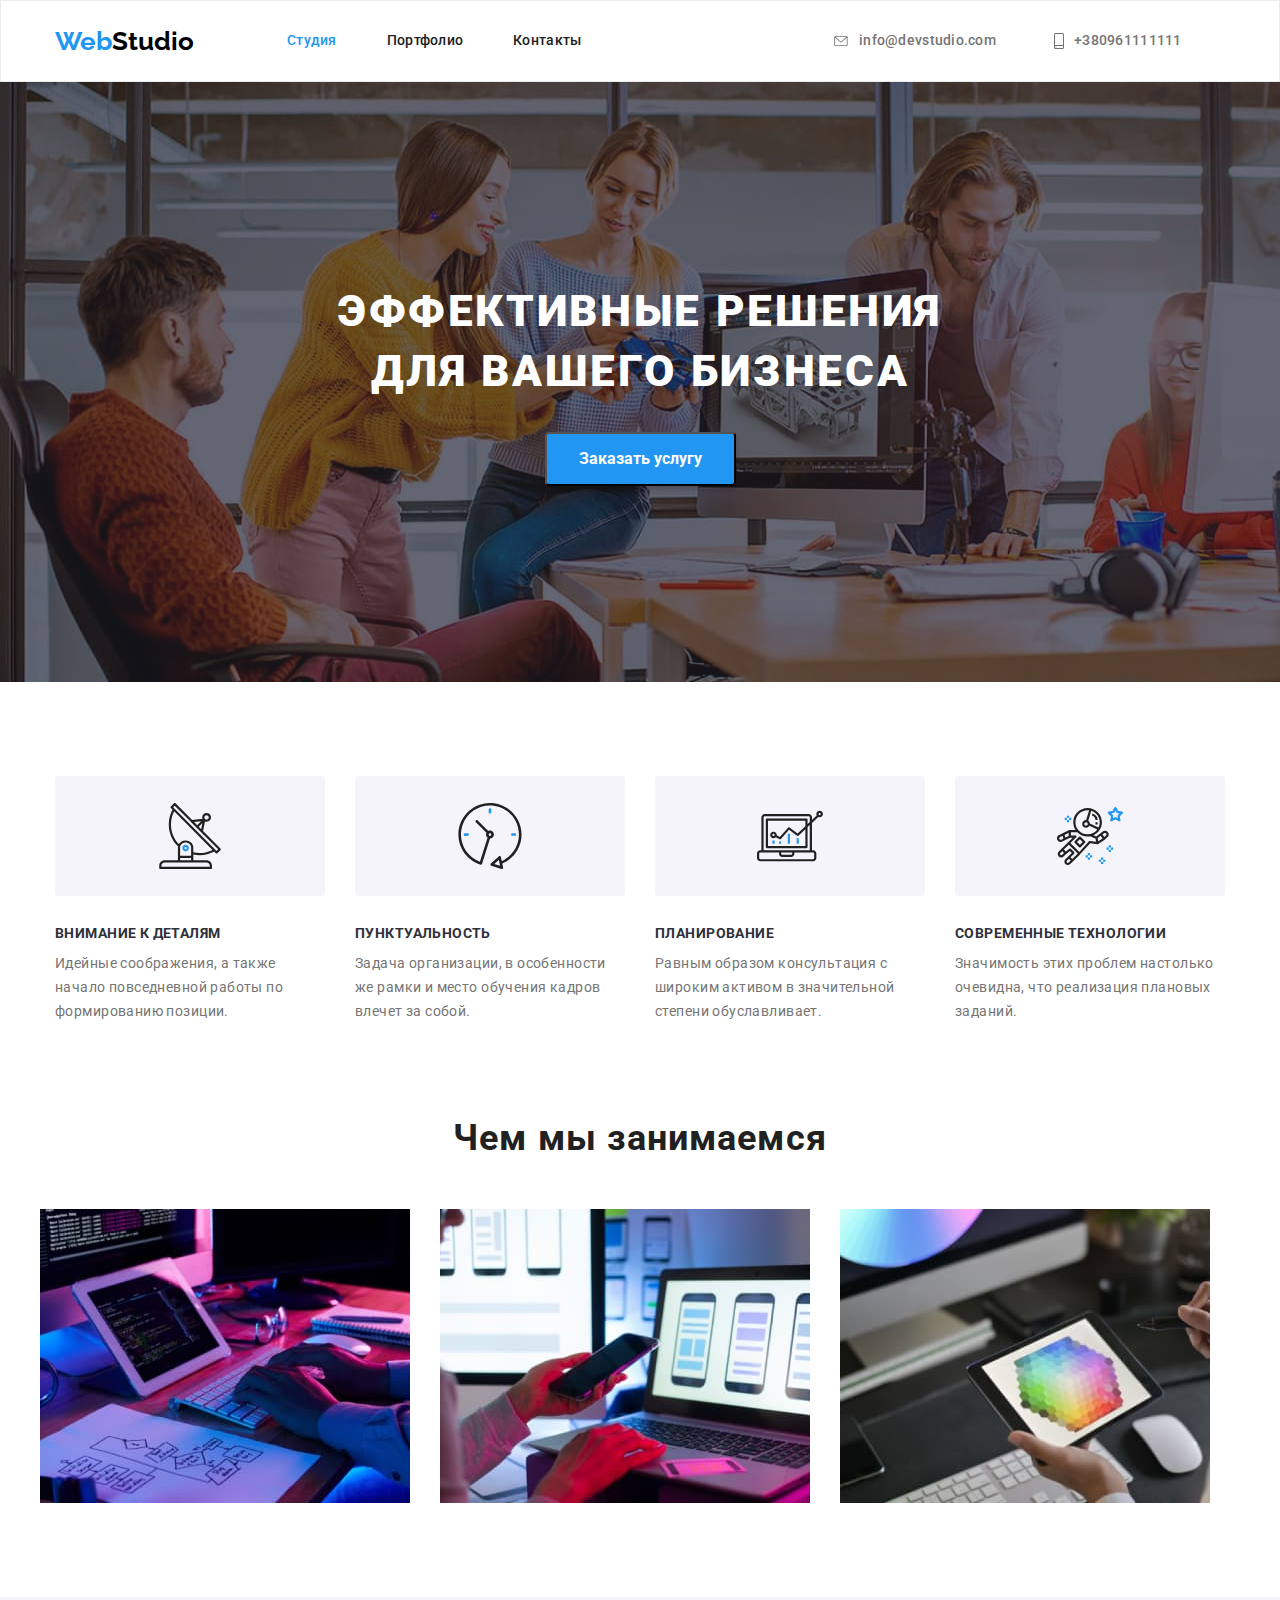
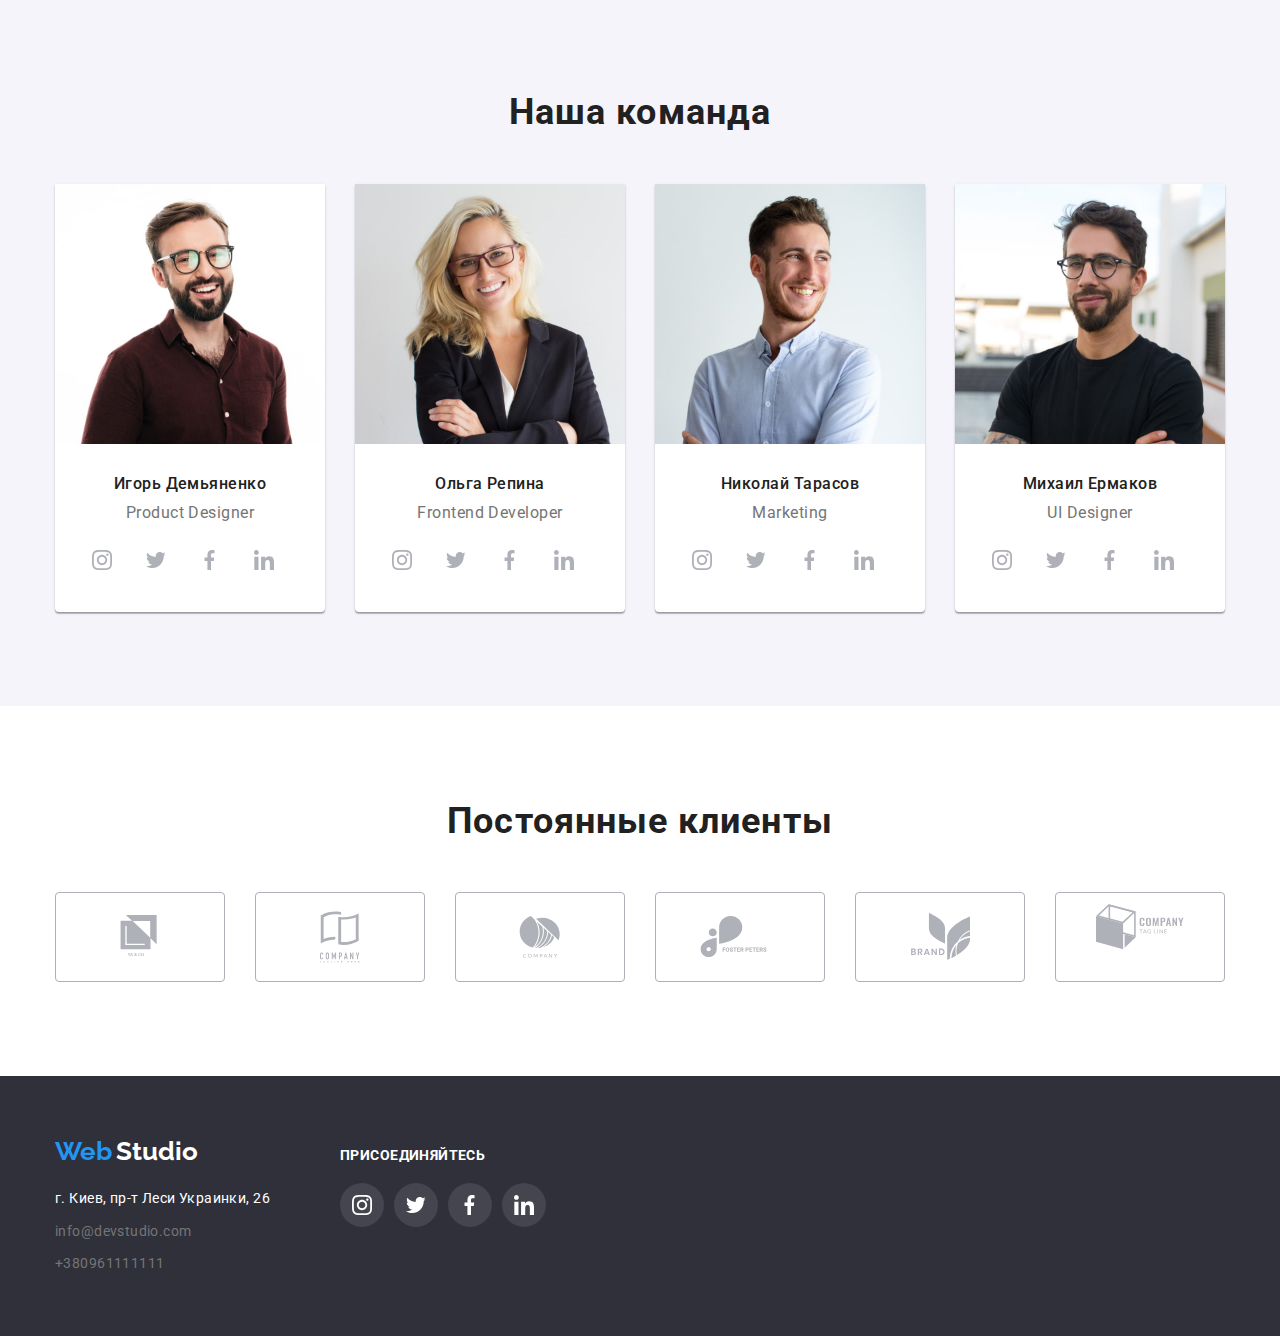
==== index.html @ abc70267 "creation" ====
<!DOCTYPE html>
<html lang="en">
  <head>
    <meta charset="UTF-8" />
    <meta name="viewport" content="width=device-width, initial-scale=1.0" />
    <title>Document</title>
    <link rel="stylesheet" href="./css/reset.css" />
    <link rel="stylesheet" href="./css/styles.css" />
    <link rel="preconnect" href="https://fonts.gstatic.com">
<link href="https://fonts.googleapis.com/css2?family=Raleway:wght@700&family=Roboto:wght@400;500;700;900&display=swap" rel="stylesheet">
  </head>
  <body>
    <header class="main-menu">
      <div class="container">
      <nav class="navbar">
        <a class="logo" href="./index.html"> <span class="logo-web">Web</span> <span class="logo-studio">Studio</span></a> 
        <ul class="menu-list">
          <li class="menu-item"> <a class="link current" href="./index.html">Студия</a> </li>
          <li class="menu-item"> <a class="link" href="./html/portfolio.html"> Портфолио</a> </li>
          <li class="menu-item"> <a class="link" href="">Контакты</a> </li>
        </ul>
      </nav>
        <ul class="tel-mail-title"> 
            <li class="menu-item-contacts"> <a class="link-header" href="mailto:info@devstudio.com"> <svg class="mail"> 
            <use href="./svg/symbol-defs.svg#icon-envelope-hover-1-1" width="16" height="10"> </use>
            </svg> info@devstudio.com </a></li>
             <li class="menu-item-contacts"> <a class ="link-header" href="tel:+380961111111"> <svg class="telephone"> 
            <use href="./svg/symbol-defs.svg#icon-smartphone" width="10" height="16"> </use>
            </svg> +380961111111 </a></li>
        </ul>
      </div>
    </header>
    <main>
      <section class="hero">
        <h1 class="title-hero">Эффективные решения  <br> для вашего бизнеса</h1>
        <button type="button" class="button"> Заказать услугу</button>
      </section>
      <section class="advantages">
        <ul class="advantages-list">
          <li class="advantages-item">
            <div class="advantages-pictures"> 
              <svg class="advantages-icons">
              <use href="./svg/symbol-defs.svg#icon-antenna-1-1" width="66" height="70"> </use>
              </svg></div>
            <h3 class="advantages-header">Внимание к деталям</h3>
            <p>
              Идейные соображения, а также начало повседневной работы по
              формированию позиции.
            </p>
          </li>
          <li class="advantages-item">
            <div class="advantages-pictures"> 
              <svg class="advantages-icons">
              <use href="./svg/symbol-defs.svg#icon-clock-1-1" width="66" height="70"> </use>
              </svg></div>
            <h3 class="advantages-header">Пунктуальность</h3>
            <p>
              Задача организации, в особенности же рамки и место обучения кадров
              влечет за собой.
            </p>
          </li>
          <li class="advantages-item">
            <div class="advantages-pictures"> 
              <svg class="advantages-icons">
              <use href="./svg/symbol-defs.svg#icon-diagram-1-1" width="66" height="70"> </use>
              </svg></div>
            <h3 class="advantages-header">Планирование</h3>
            <p>
              Равным образом консультация с широким активом в значительной
              степени обуславливает.
            </p>
          </li>
          <li class="advantages-item">
            <div class="advantages-pictures"> 
              <svg class="advantages-icons">
              <use href="./svg/symbol-defs.svg#icon-astronaut-1-1" width="66" height="70"> </use>
              </svg></div>
            <h3 class="advantages-header">Современные технологии</h3>
            <p>
              Значимость этих проблем настолько очевидна, что реализация
              плановых заданий.
            </p>
          </li>
        </ul>
      </section>
      <section class="specialization">
        <h2 class="specialization-header">Чем мы занимаемся</h2>
        <ul class="specialization-list">
          <li class="specialization-item"><img src="./img/computer.jpg" alt="computer" width="370" /></li>
          <li class="specialization-item"><img src="./img/phone.jpg" alt="phone" width="370" /></li>
          <li class="specialization-item"><img src="./img/tablet.jpg" alt="tablet" width="370" /></li>
        </ul>
      </section>
      <section class="our-team">
        <h3 class="our-team-header">Наша команда</h3>
        <ul class="team-list">
          <li class="our-team-item">
            <div class="thumb">
            <img src="./img/team1.jpg" alt="man" width="270" />
            <div class="name-container">
            <h3 class="name">Игорь Демьяненко</h3>
            <p class="profession">Product Designer</p>
            <ul class="our-team-list">
              <li class="our-team-link-list"> 
              <a class="our-team-link" href="">
                <svg class="our-team-icon">
                <use href="./svg/symbol-defs.svg#icon-instagram-2-1" width="20" height="20"> </use>
                </svg>
              </a>  
              </li> 
              <li class="our-team-link-list">
                <a class="our-team-link" href="">
                <svg class="our-team-icon">
                <use href="./svg/symbol-defs.svg#icon-Vector-1-1" width="20" height="20"> </use>
                </svg>
              </a>
              </li> 
              <li class="our-team-link-list">
                <a class="our-team-link" href="">
                <svg class="our-team-icon">
                <use href="./svg/symbol-defs.svg#icon-Vector-2-1" width="20" height="20"> </use>
                </svg>
              </a>
              </li>  
              <li class="our-team-link-list">
                <a class="our-team-link" href="">
                <svg class="our-team-icon">
                <use href="./svg/symbol-defs.svg#icon-linkedin-1-1" width="20" height="20"> </use>
                </svg>
              </a>
              </li>  
            </ul>
            </div>
            </div>
          </li>
          <li class="our-team-item">
            <div class="thumb">
            <img src="./img/team_2.jpg" alt="woman" width="270" />
            <div class="name-container">
            <h3 class="name">Ольга Репина</h3>
            <p class="profession">Frontend Developer</p>
            <ul class="our-team-list">
              <li class="our-team-link-list"> 
              <a class="our-team-link" href="">
                <svg class="our-team-icon">
                <use href="./svg/symbol-defs.svg#icon-instagram-2-1" width="20" height="20"> </use>
                </svg>
              </a>  
              </li> 
              <li class="our-team-link-list">
                <a class="our-team-link" href="">
                <svg class="our-team-icon">
                <use href="./svg/symbol-defs.svg#icon-Vector-1-1" width="20" height="20" > </use>
                </svg>
              </a>
              </li> 
              <li class="our-team-link-list">
                <a class="our-team-link" href="">
                <svg class="our-team-icon">
                <use href="./svg/symbol-defs.svg#icon-Vector-2-1" width="20" height="20"> </use>
                </svg>
              </a>
              </li>  
              <li class="our-team-link-list">
                <a class="our-team-link" href="">
                <svg class="our-team-icon">
                <use href="./svg/symbol-defs.svg#icon-linkedin-1-1" width="20" height="20"> </use>
                </svg>
              </a>
              </li>  
            </ul>
            </div>
            </div>
          </li>
          <li class="our-team-item">
            <div class="thumb">
            <img src="./img/team3.jpg" alt="man" width="270" />
            <div class="name-container">
            <h3 class="name">Николай Тарасов</h3>
            <p class="profession">Marketing</p>
            <ul class="our-team-list">
              <li class="our-team-link-list"> 
              <a class="our-team-link" href="">
                <svg class="our-team-icon">
                <use href="./svg/symbol-defs.svg#icon-instagram-2-1" width="20" height="20"> </use>
                </svg>
              </a>  
              </li> 
              <li class="our-team-link-list">
                <a class="our-team-link" href="">
                <svg class="our-team-icon">
                <use href="./svg/symbol-defs.svg#icon-Vector-1-1" width="20" height="20"> </use>
                </svg>
              </a>
              </li> 
              <li class="our-team-link-list">
                <a class="our-team-link" href="">
                <svg class="our-team-icon">
                <use href="./svg/symbol-defs.svg#icon-Vector-2-1" width="20" height="20"> </use>
                </svg>
              </a>
              </li>  
              <li class="our-team-link-list">
                <a class="our-team-link" href="">
                <svg class="our-team-icon">
                <use href="./svg/symbol-defs.svg#icon-linkedin-1-1" width="20" height="20"> </use>
                </svg>
              </a>
              </li>  
            </ul>
            </div>
          </div>
          </li>
          <li class="our-team-item">
            <div class="thumb">
            <img src="./img/team4.jpg" alt="man" width="270" />
            <div class="name-container">
            <h3 class="name">Михаил Ермаков</h3>
            <p class="profession">UI Designer</p>
            <ul class="our-team-list">
              <li class="our-team-link-list"> 
              <a class="our-team-link" href="">
                <svg class="our-team-icon">
                <use href="./svg/symbol-defs.svg#icon-instagram-2-1" width="20" height="20"> </use>
                </svg>
              </a>  
              </li> 
              <li class="our-team-link-list">
                <a class="our-team-link" href="">
                <svg class="our-team-icon">
                <use href="./svg/symbol-defs.svg#icon-Vector-1-1" width="20" height="20"> </use>
                </svg>
              </a>
              </li> 
              <li class="our-team-link-list">
                <a class="our-team-link" href="">
                <svg class="our-team-icon">
                <use href="./svg/symbol-defs.svg#icon-Vector-2-1" width="20" height="20"> </use>
                </svg>
              </a>
              </li>  
              <li class="our-team-link-list">
                <a class="our-team-link" href="">
                <svg class="our-team-icon">
                <use href="./svg/symbol-defs.svg#icon-linkedin-1-1" width="20" height="20"> </use>
                </svg>
              </a>
              </li>  
            </ul>
            </div>
          </div>
          </li>
        </ul>
        </section>
        <section class="clients">
         <h3 class="clients-header">Постоянные клиенты</h3> 
        <ul class="clients-list">
        <li class="clients-item"> <a class="clients-link" href=""> <svg class="clients-icon-a current"> <use href="./svg/symbol-defs.svg#icon-logo-1-1" width="45" height="44"> </use>
        </svg> </a> </li>
        <li class="clients-item"> <a class="clients-link" href=""> <svg class="clients-icon-b current"> <use href="./svg/symbol-defs.svg#icon-logo-2-1" width="40" height="52"> </use>
        </svg> </a> </li>
        <li class="clients-item"> <a class="clients-link" href=""> <svg class="clients-icon-c current"> <use href="./svg/symbol-defs.svg#icon-logo-3-1" width="42" height="42"> </use>
        </svg> </a> </li>
        <li class="clients-item"> <a class="clients-link" href=""> <svg class="clients-icon-d current"> <use href="./svg/symbol-defs.svg#icon-logo-4-1" width="80" height="42"> </use>
        </svg> </a> </li>
        <li class="clients-item"> <a class="clients-link" href=""> <svg class="clients-icon-e current"> <use href="./svg/symbol-defs.svg#icon-logo-5-1" width="59" height="47"> </use>
        </svg> </a> </li>
        <li class="clients-item"> <a class="clients-link" href=""> <svg class="clients-icon-f current"> <use href="./svg/symbol-defs.svg#icon-logo-6-1" width="88" height="46"> </use>
        </svg> </a> </li>
        </ul>  
        </section>
    </main>
    <footer class="contact-information">
      <div class="contact-information-container">
      <div>
      <a class="link-logo" href="./index.html"> <span class="logo-web">Web</span> <span class="logo-studio-white">Studio</span></a>
      <address class="company-address">г. Киев, пр-т Леси Украинки, 26</address>
      <ul>
        <li class="contact-information-item"><a class="tel-mail" href="mailto:info@devstudio.com">info@devstudio.com</a></li>
        <li class="contact-information-item"><a class="tel-mail" href="tel:+380961111111">+380961111111</a></li>
      </ul>
      </div>
      <div class="container-icons">
      <p>Присоединяйтесь</p>
      <ul class="contact-list-icons">
          <li class="contact-icons"> 
          <a class="contact-list-link" href="">
            <svg class="contact-icons-footer">
            <use href="./svg/symbol-defs.svg#icon-instagram-2-1" width="20" height="20"> </use>
            </svg>
          </a>  
          </li> 
          <li class="contact-icons">
            <a class="contact-list-link" href="">
            <svg class="contact-icons-footer">
            <use href="./svg/symbol-defs.svg#icon-Vector-1-1" width="20" height="20"> </use>
            </svg>
          </a>
          </li> 
          <li class="contact-icons">
            <a class="contact-list-link" href="">
            <svg class="contact-icons-footer">
            <use href="./svg/symbol-defs.svg#icon-Vector-2-1" width="20" height="20"> </use>
            </svg>
          </a>
          </li>  
          <li class="contact-icons">
            <a class="contact-list-link" href="">
            <svg class="contact-icons-footer">
            <use href="./svg/symbol-defs.svg#icon-linkedin-1-1" width="20" height="20"> </use>
            </svg>
          </a>
          </li> 
          </ul> 
          </div>
        </div>
     </footer>
  </body>
</html>
---- css/styles.css ----
*,
*::before,
*::after {
  box-sizing: border-box;

}
img {
    display: block;
    max-width: 100%;
    height: auto;
    }
:root {
    --main-color: #212121;
    --logo-color: #000000;
    --accent-color: #2196f3;
    --background-dark-color: #2f303a;
    --background-light-color: #F5F4FA;
    --active-color: #FFFFFF;
    --inactive-color: #757575;
    --border-color: #EEEEEE;
    --portfolio-border-color: #ECECEC;
}
.main-menu{
    background:var(--active-color);
    border: 1px solid #ECECEC;
    }
.container {
    width: 1200px;
    padding-right: 15px;
    padding-left: 15px;
    margin-right:  auto;
    margin-left: auto;
    height: auto;
   }    
.main-menu a {
    text-decoration: none;
  }
.menu-list {
    display:flex; 
    justify-content: center;
    }
.menu-item {
    display: flex;
    margin-right: 50px;
    }    
.menu-list:last-child {
    margin-right: 0px;
}   
.link {
        font-family: Roboto;
        font-weight: 500;
        font-size: 14px;
        line-height: 1.14;
        letter-spacing: 0.02em;
        color:var(--main-color);
        padding-bottom: 32px;    
        padding-top: 32px;  
        }
   .link:hover, 
   .link:focus {
     color:var(--accent-color);
    }
    .current{
        color:var(--accent-color);
    } 
    .logo-web{
        color: var(--accent-color);
        font-family: Raleway;
        font-weight: bold;
        font-size: 26px;
        line-height: 1.19;
    }
    .logo-studio{
        color:var(--logo-color);
        font-family: Raleway;
        font-weight: bold;
        font-size: 26px;
        line-height: 1.19;
        text-decoration: none; 
    }
    .tel-mail-title a {
        font-family: Roboto;
        font-weight: 500;
        font-size: 14px;
        line-height: 1.14;
        letter-spacing: 0.02em;
        color:var(--inactive-color);
        display: flex;
        align-items: center;
        padding-bottom: 32px;    
        padding-top: 32px;  
       }
    .tel-mail-title {
        height: 16px;
        display: flex;
        align-items: center;
    }   
     .menu-item-contacts {
        margin-right: 50px;
       }
    .link-header {
        width: 171px;
       }    
    .menu-item-contacts:last-child {
        margin-right: 0px;
    }
    header > .container {
        display: flex;
        justify-content: space-between;
        align-items: center;
        text-align: left;
      }
    .navbar {
        display: flex;
        align-items: center;
      }  
    .tel-mail-title {
     display: flex;
    }
    .logo {
        display: flex;
        padding-top: 24px;
        padding-bottom: 24px;
        margin-right: 93px;
    }
    .mail {
        height: 10px;
        width: 16px;
        fill: var(--inactive-color);
        margin-right: 10px;
        }
     .telephone {
        width: 10px;
        height: 16px;
        fill: var(--inactive-color);
        margin-right: 10px;
       }
    .link-header:focus .mail,
    .link-header:hover .mail {
        fill: var(--accent-color);
        }
    .link-header:focus .telephone,
    .link-header:hover .telephone {
            fill: var(--accent-color);
        }    
    .link-header:focus,
    .link-header:hover {
        color: var(--accent-color);
    }
     /*finish of header*/
    .hero {
        height: 600px;
        margin: 0 auto;
        padding-top: 200px;
        padding-bottom: 200px;
        padding-right: 0;
        padding-left: 0;
        background-image: linear-gradient( to right, rgba(47, 48, 58, 0.4), rgba(47, 48, 58, 0.4) ), url(../img/hero.jpg);
        text-align: center;
    }
    .title-hero {
        font-family: Roboto;
        font-size: 44px;
        font-weight: 900;
        line-height: 1.36;
        letter-spacing: 0.06em;
        color:var(--active-color);
        text-transform: uppercase;
        margin-bottom: 30px;
    }
    .button {
        font-family: Roboto;
        font-weight: bold;
        font-size: 16px;
        line-height: 30px;
        color:var(--active-color);
        background-color:var(--accent-color);
        padding-right: 32px;
        padding-left: 32px;
        padding-bottom: 10px;
        padding-top:10px;
        background: #2196F3;
        box-shadow: 0px 4px 4px rgba(0, 0, 0, 0.15);
        border-radius: 4px; 
    }    
    .button:hover {
    cursor: pointer;    
    }    
    /*finish of hero*/
    .advantages {
        padding-top: 94px;
        padding-bottom: 94px;
        padding-right: 15px;
        padding-left: 15px;
        display: flex;
        justify-content: center;
      }
    .advantages-list {
        display: flex;
       }
    .advantages-item {
        font-family: Roboto;
        font-size: 14px;
        line-height: 1.71;
        letter-spacing: 0.03em;
        color:var(--inactive-color);
        width: 270px;
        margin-right: 30px;
        }
    .advantages-item:last-child {
        margin-right: 0px;
    } 
    .advantages-pictures {
        height: 120px;
        width: 270px;
        border-radius: 4px;
        background: #F5F4FA;
        margin-bottom: 30px;
        height: 120px;
        width: 270px;
        border-radius: 4px;
        height: 120px;
        width: 270px;
        display: flex;
        justify-content: center;
        align-items: center;
        }
    .advantages-icons {
        width: 66px;
        height: 70px;
      }

    .advantages-header {
        font-family: Roboto;
        font-size: 14px;
        line-height: 1.14;
        letter-spacing: 0.03em;
        font-weight: bold;
        text-transform: uppercase;
        color: var(--background-dark-color);
        margin-bottom: 10px;
    }
    /* finish section */
    .specialization {
        padding-bottom: 94px;
        padding-right: 15px;
        padding-left: 15px;
       }
    .specialization-header {
        font-family: Roboto;
        font-size: 36px;
        font-weight: bold;
        line-height: 1.16;
        letter-spacing: 0.03em;
        color:var(--main-color);
        text-align: center;
        margin-bottom: 50px;
    }
    .specialization-list {
     display: flex;
     justify-content: center;
    }
    .specialization-item {
    display: flex;
    margin-right: 30px;  
    }
    .specialization-item :last-child {
        margin-right: 0px;
    }
    /* finish section */
    .our-team {
        background-color:var(--background-light-color);
        padding-top: 94px;
        padding-bottom: 94px;
        padding-right: 15px;
        padding-left: 15px;
        }
    .team-list {
        display: flex;
        justify-content: center;
    }
    .our-team-item {
          display: flex;
          text-align: center;
          box-shadow: 0px 1px 3px rgba(0, 0, 0, 0.12), 
          0px 1px 1px rgba(0, 0, 0, 0.14), 
          0px 2px 1px rgba(0, 0, 0, 0.2);
          border-radius: 0px 0px 4px 4px;
          margin-right: 30px;
          width: 270px;
          background-color: var(--active-color);
    }
    .our-team-list {
        display: flex;
        justify-content: center;
        height: 44px;
        width: 206px;
       }
    .our-team-icon {
        fill: #AFB1B8;
        width: 20px;
        height: 20px;
    }
    .our-team-button {
        background-color: var(--active-color);
        border: 0;
        display: flex;
        height: 44px;
        width: 44px;
        display: flex;
        justify-content: center;
        align-items: center;
       }
     .name-container {
       padding: 30px;
      }
    .name-container > img {
       display: block;
       min-width: 100px;
           }
      .our-team-item:last-child {
          margin-right: 0px;
      }
     .our-team-header {
        font-family: Roboto;
        font-size: 36px;
        font-weight: bold;
        line-height: 1.17;
        letter-spacing: 0.03em;
        color: var(--main-color);
        text-align: center;
        margin-bottom: 50px;
       }
   .name {
       font-family: Roboto;
       font-size: 16px;
       font-weight: 500;
       line-height: 1.19;
       letter-spacing: 0.03em;
       color: var(--main-color);
       margin-bottom: 10px;
       }
    .profession {
        font-family: Roboto;
        font-size: 16px;
        line-height: 1.19;
        letter-spacing: 0.03em;
        color:var(--inactive-color);
        margin-bottom: 16px;
        }
        .our-team-link {
            height: 44px;
            width: 44px;
            border-radius: 50px;
            background-color:var(--active-color);
            display: flex;
            justify-content: center;
            align-items: center;
            }
        .our-team-link:hover,
        .our-team-link:focus {
            background-color: var(--accent-color);
            cursor: pointer;
        } 
        .our-team-link-list {
            height: 44px;
            width: 44px;
            margin-right: 10px
           }  
        .our-team-list:last-child {
            margin-right: 0;
        } 
        .our-team-link:focus .our-team-icon,
        .our-team-link:hover .our-team-icon {
                fill: var(--active-color);
            }   
        /* finish section */
    .clients {
        background: var(--active-color);
        padding-top:94px;
        padding-bottom: 94px;
        }    
    .clients-header {
        font-family: Roboto;
       font-size: 36px;
       font-style: normal;
       font-weight: 700;
       line-height: 42px;
       letter-spacing: 0.03em;
       text-align: center;
       margin-bottom: 50px;
       color:var(--main-color); 
    }
    .clients-list {
        display: flex;
        justify-content: center;
    }
    .clients-link {
        display: block;
        height: 90px;
        width: 170px;
        display: flex;
        justify-content: center;
        align-items: center;
        border: 1px solid #AFB1B8;
        border-radius: 4px;
    }
    .clients-link:focus,
    .clients-link:hover{
        border: 1px solid var(--accent-color);
    }
    .clients-link:focus .current,
    .clients-link:hover .current {
            fill: var(--accent-color);
        }    
     .clients-icon-a {
        width: 45px; 
        height: 44px;
        fill: #AFB1B8;
    }
    .clients-icon-b {
        width: 40px; 
        height: 52px;
        fill: #AFB1B8;
    }
    .clients-icon-c {
        width: 42px; 
        height: 42px;
        fill: #AFB1B8;
    }
    .clients-icon-d {
        width: 80px; 
        height: 42px;
        fill: #AFB1B8;
    }
    .clients-icon-e {
        width: 59px; 
        height: 47px;
        fill: #AFB1B8;
    }
    .clients-icon-f {
        width: 88px; 
        height: 66px;
        fill: #AFB1B8;
    }
     .clients-item {
        width: 170px;
        height: 90px;
        margin-right: 30px;
        }
    .clients-item:last-child {
        margin-right: 0;
    } 
    .clients-icon {
        fill: #AFB1B8;
        width: 170px;
        height: 90px;
    }
    .clients-icon:hover{
       fill: #2196f3;
    } 
    /* finish page */
    .contact-information {
       background:var(--background-dark-color);
       padding-top: 60px;
       padding-bottom: 60px;
    }
    .contact-information-container {
        width: 1200px;
        padding-right: 15px;
        padding-left: 15px;
        margin-right:  auto;
        margin-left: auto;
        display: flex; 
        align-items: baseline;
      }
    .logo-studio-white {
        color:var(--active-color);
        font-family: Raleway;
        font-weight: bold;
        font-size: 26px;
        line-height: 1.19;
        text-decoration: none;
    }
    .company-address {
        font-family: Roboto;
        font-size: 14px;
        line-height: 1.71;
        letter-spacing: 0.03em;
        color:var(--active-color);
        margin-top: 20px;
    }
    .tel-mail {
          font-family: Roboto;
          font-size: 14px;
          line-height: 1.71;
          letter-spacing: 0.03em;
          color:var(--inactive-color);
          text-decoration: none;
          display: block;
    }
    .contact-information-item {
        margin-top: 9px;
    }
    .tel-mail:hover,
    .tel-mail:focus {
           color:var(--accent-color);
    }
    .link-logo {
        display: block;
    }
    .container-icons >p{
        font-family: Roboto;
        font-style: normal;
        font-weight: bold;
        font-size: 14px;
        line-height: 16px;
        letter-spacing: 0.03em;
        text-transform: uppercase;
        color: #FFFFFF;
        margin-bottom: 20px;
    }
    .contact-list-icons {
        display: flex;
        align-items: center;
    }
    .contact-icons {
        height: 44px;
        width: 44px;
        margin-right: 10px;
        fill: var(--active-color);
    }
    .contact-icons:last-child {
        margin-right: 0;
    } 
    .contact-list-link {
        border-radius: 50%;
        height: 44px;
        width: 44px;
        background-color:rgba(255, 255, 255, 0.1); 
        display:flex; 
        justify-content: center;   
        align-items: center;  
        border: 0;
        cursor: pointer;
        }
    .contact-list-link:hover,
    .contact-list-link:focus {
     background-color: var(--accent-color);
    }    
     .contact-icons-footer {
         height: 20px;
         width: 20px;
         fill: #FFFFFF;
     } 
    .container-icons {
        margin-left: 70px;
    }  
    /* finish page */
    .visually-hidden {
        position: absolute !important;
        clip: rect(1px 1px 1px 1px); /* IE6, IE7 */
        clip: rect(1px, 1px, 1px, 1px);
        padding: 0 !important;
        border: 0 !important;
        height: 1px !important;
        width: 1px !important;
        overflow: hidden;
      }
    .portfolio-buttons {
        padding-top: 94px;
        padding-bottom: 50px;
        display: flex;
        justify-content: center;
    }
    .button-portfolio-list {
        display: flex;
    }  
    .portfolio-item {
        margin-right: 8px;
    }
    .button-portfolio-list:last-child {
        margin-right: 0px;
    }
    .button-portfolio {
           background:var(--background-light-color);
           border-radius: 4px;
           font-family: Roboto;
           font-weight: 500;
           font-size: 16px;
           line-height: 1.625;
           text-align: center;
           letter-spacing: 0.03em;
           color: var(--main-color);
           cursor: default;
           padding-right: 22px;
           padding-left: 22px;
           padding-top: 6px;
           padding-bottom: 6px;
           border-radius: 4px;
           border: 0px;
           border-radius: 4px;
           box-shadow: 0;
    }
    .button-portfolio:hover,
    .button-portfolio:focus {
            background-color:var(--accent-color);
            color: var(--active-color);
            cursor: pointer;
            box-shadow: 0px 3px 1px rgba(0, 0, 0, 0.1), 0px 1px 2px rgba(0, 0, 0, 0.08), 0px 2px 2px rgba(0, 0, 0, 0.12);
    }
    /* finish section */
    .portfolio-photo {
        padding-bottom: 94px;
    }
    .portfolio-photo-container {
        width: 1200px;
        margin-right: auto;
        margin-left: auto;
        height: auto;
    }
    .portfolio-list {
       display: flex;
       flex-wrap: wrap;
       margin-top: -30px;
       margin-left: -30px;
      }
    .portfolio-gallery {
       display: flex;
       flex-basis: calc (100% / 3 - 30px);
       margin-top: 30px;
       margin-left: 30px;
       border: 1px solid #EEEEEE;
       width: 370px;
       padding-bottom: 20px;
       height: 404px;
      }
    .portfolio-header {
            font-family: Roboto;
            font-weight: bold;
            font-size: 18px;
            line-height: 2;
            letter-spacing: 0.06em;
            color:var(--main-color);
            margin-bottom: 4px;
             }
    .portfolio-gallery a {
            font-family: Roboto;
            font-size: 16px;
            line-height: 1.875;
            letter-spacing: 0.03em;
            color:var(--inactive-color);
            text-decoration: none;
            display: block;
           }
    .portfolio-link {
        box-shadow: 0;
        width: 370px;
        height: 404px;
    } 
    .portfolio-link:hover,
    .portfolio-link:focus {
        box-shadow: 0px 1px 1px rgba(0, 0, 0, 0.12), 0px 4px 4px rgba(0, 0, 0, 0.06), 1px 4px 6px rgba(0, 0, 0, 0.16);
    }   
    .portfolio-gallery-container {
      padding-right: 24px; 
      padding-left: 24px;
      padding-top: 20px;
      padding-bottom: 20px;
    }    
    .link-logo {
        text-decoration: none;
    }
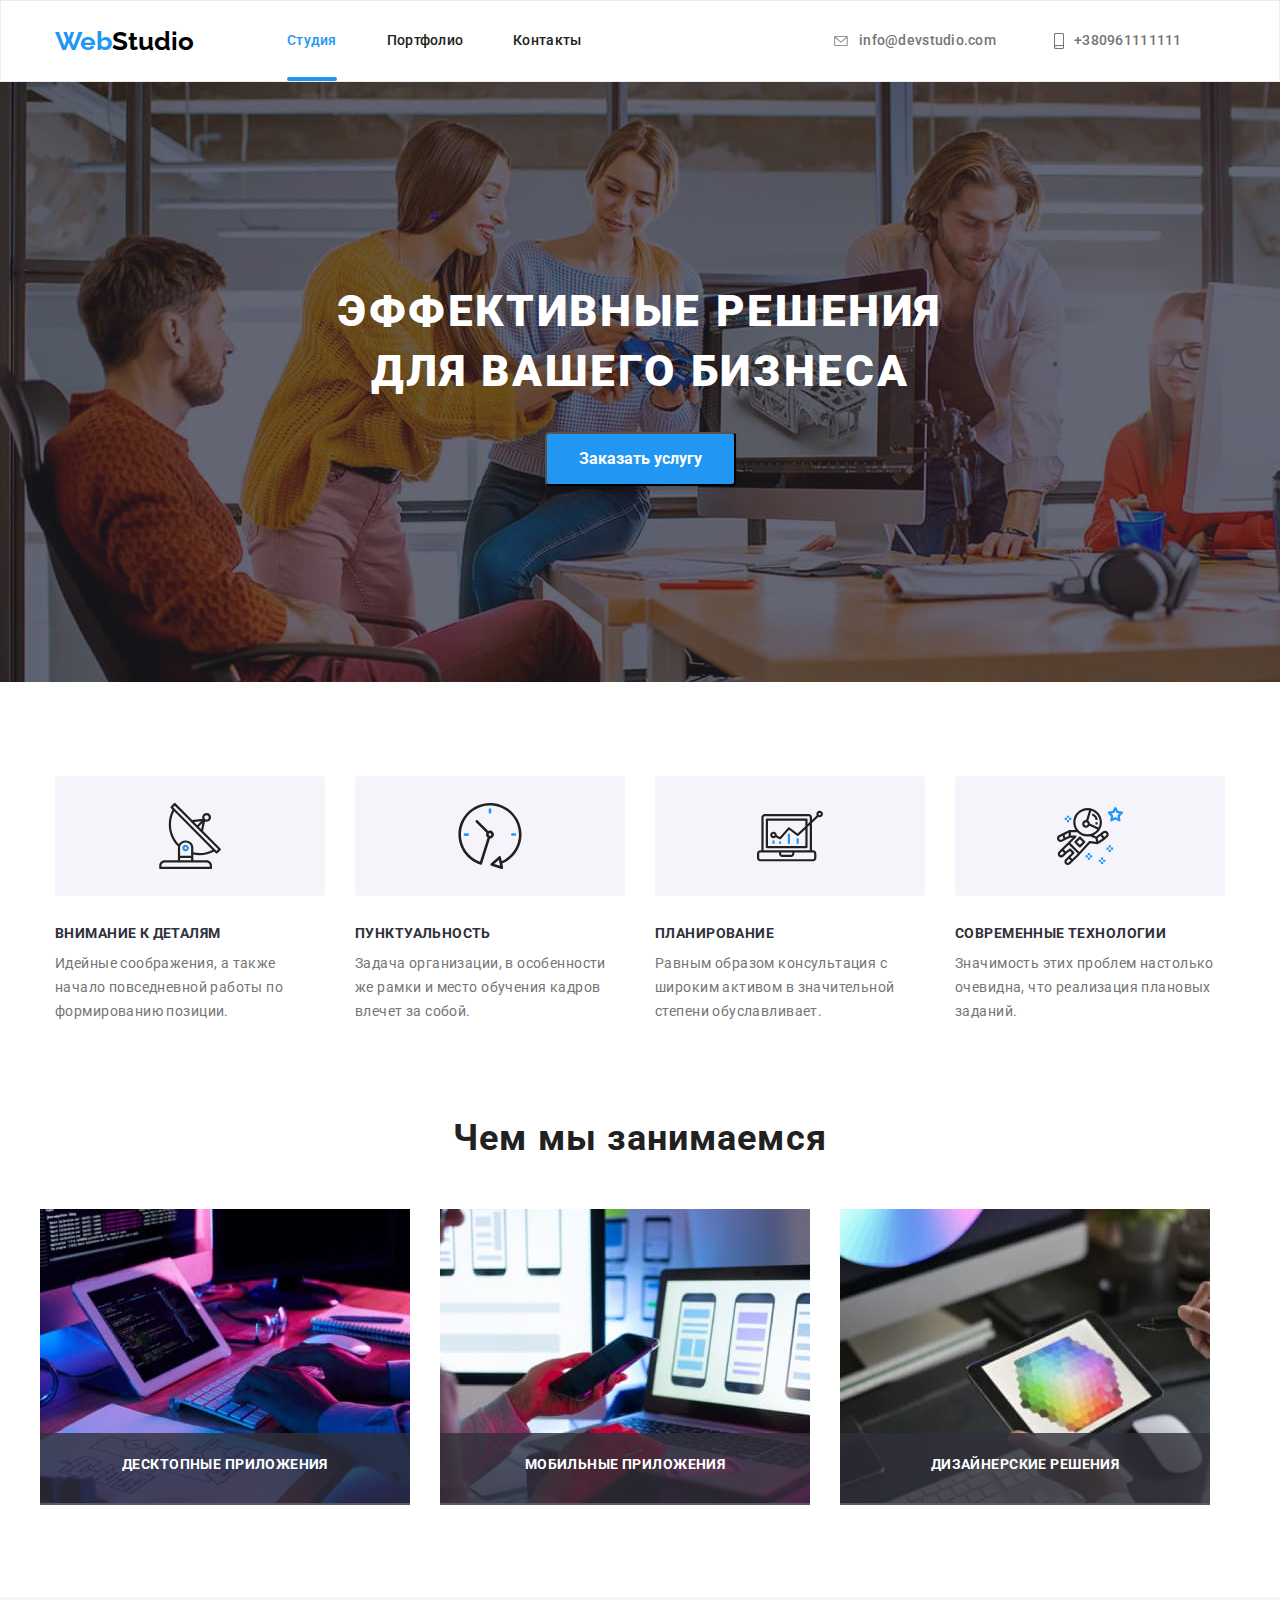
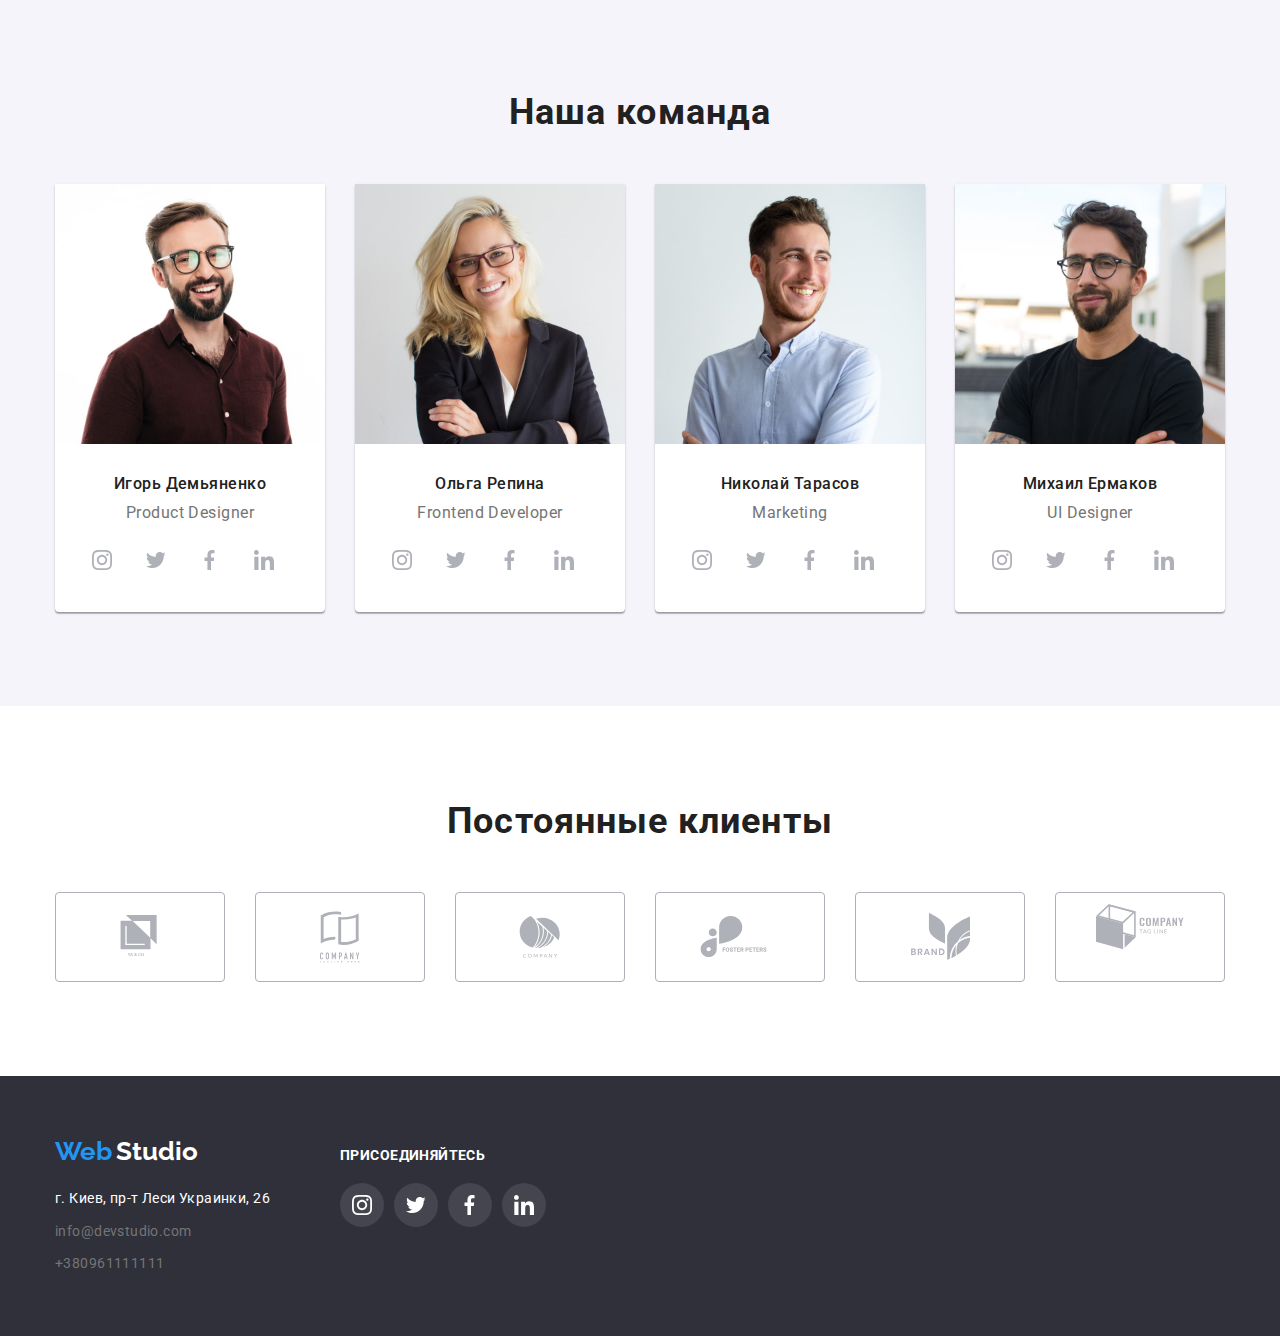
==== commit 4aa31778: "portfolio" ====
--- a/index.html
+++ b/index.html
@@ -33,7 +33,16 @@
     <main>
       <section class="hero">
         <h1 class="title-hero">Эффективные решения  <br> для вашего бизнеса</h1>
-        <button type="button" class="button"> Заказать услугу</button>
+        <button type="button" class="button" data-modal-open> Заказать услугу</button>
+        <div class="backdrop is-hidden" data-modal>
+         <div class="modal">
+         <button class="modal-button" data-modal-close>
+          <svg class="modal-icone"> 
+            <use href="./svg/symbol-defs-c.svg#icon-close-black-18dp-2-1-1" width="18" height="18"></use>
+            </svg> 
+         </button>  
+         </div> 
+        </div>
       </section>
       <section class="advantages">
         <ul class="advantages-list">
@@ -86,10 +95,13 @@
       <section class="specialization">
         <h2 class="specialization-header">Чем мы занимаемся</h2>
         <ul class="specialization-list">
-          <li class="specialization-item"><img src="./img/computer.jpg" alt="computer" width="370" /></li>
-          <li class="specialization-item"><img src="./img/phone.jpg" alt="phone" width="370" /></li>
-          <li class="specialization-item"><img src="./img/tablet.jpg" alt="tablet" width="370" /></li>
-        </ul>
+          <li class="specialization-item"><img src="./img/computer.jpg" alt="computer" width="370" />
+          <p class="label">Десктопные приложения</p> </li>
+          <li class="specialization-item"><img src="./img/phone.jpg" alt="phone" width="370" />
+          <p class="label">Мобильные приложения </p></li>
+          <li class="specialization-item"><img src="./img/tablet.jpg" alt="tablet" width="370" />
+          <p class="label">Дизайнерские решения </p></li>
+          </ul>
       </section>
       <section class="our-team">
         <h3 class="our-team-header">Наша команда</h3>
@@ -315,5 +327,6 @@
           </div>
         </div>
      </footer>
+     <script src="./js/modal.js"></script>
   </body>
 </html>
--- a/css/styles.css
+++ b/css/styles.css
@@ -19,7 +19,7 @@
     --inactive-color: #757575;
     --border-color: #EEEEEE;
     --portfolio-border-color: #ECECEC;
-}
+   }
 .main-menu{
     background:var(--active-color);
     border: 1px solid #ECECEC;
@@ -47,22 +47,55 @@
     margin-right: 0px;
 }   
 .link {
+        position: relative;
         font-family: Roboto;
         font-weight: 500;
         font-size: 14px;
         line-height: 1.14;
+        display: block;
         letter-spacing: 0.02em;
         color:var(--main-color);
         padding-bottom: 32px;    
         padding-top: 32px;  
-        }
+        transition-property: color;
+        transition-duration: 250ms;
+        transition-timing-function: cubic-bezier(0.4, 0, 0.2, 1);
+       }
    .link:hover, 
    .link:focus {
      color:var(--accent-color);
     }
+     .link::after {
+        content:"" ;
+        position: absolute;
+        display: block;
+        width: 100%;
+        margin-top: 28px;
+        background: #2196F3;
+        border-radius: 2px;
+        height: 4px;
+        opacity: 0;
+        transition-property: opacity;
+        transition-duration: 250ms;
+        transition-timing-function: cubic-bezier(0.4, 0, 0.2, 1);
+    }
+    .link:hover::after {
+        opacity: 1;
+    }
     .current{
         color:var(--accent-color);
     } 
+    .current::after {
+        content:"" ;
+        position: absolute;
+        display: block;
+        width: 100%;
+        margin-top: 28px;
+        background: #2196F3;
+        border-radius: 2px;
+        height: 4px;
+        opacity: 1;
+    }
     .logo-web{
         color: var(--accent-color);
         font-family: Raleway;
@@ -89,6 +122,9 @@
         align-items: center;
         padding-bottom: 32px;    
         padding-top: 32px;  
+        transition-property: color;
+        transition-duration: 250ms;
+        transition-timing-function: cubic-bezier(0.4, 0, 0.2, 1);
        }
     .tel-mail-title {
         height: 16px;
@@ -128,12 +164,18 @@
         width: 16px;
         fill: var(--inactive-color);
         margin-right: 10px;
+        transition-property: fill;
+        transition-duration: 250ms;
+        transition-timing-function: cubic-bezier(0.4, 0, 0.2, 1);
         }
      .telephone {
         width: 10px;
         height: 16px;
         fill: var(--inactive-color);
         margin-right: 10px;
+        transition-property: fill;
+        transition-duration: 250ms;
+        transition-timing-function: cubic-bezier(0.4, 0, 0.2, 1);
        }
     .link-header:focus .mail,
     .link-header:hover .mail {
@@ -184,8 +226,55 @@
         border-radius: 4px; 
     }    
     .button:hover {
-    cursor: pointer;    
-    }    
+    cursor: pointer;  
+    } 
+    .backdrop.is-hidden {
+        opacity: 0;
+        pointer-events: none;
+        visibility: hidden;
+       }  
+    .backdrop {
+        position: fixed;
+        top: 0%;
+        left: 0%;
+        width: 100%;
+        height: 100%;
+        background-color: rgba(0, 0, 0, 0.2);
+        opacity: 1;
+        transition: opacity 250ms cubic-bezier(0.4, 0, 0.2, 1);
+       } 
+     .modal {
+        position: absolute; 
+        top: 50%;
+        left: 50%;
+        transform: translate(-50%, -50%) scale(1);
+        min-height: 581px;
+        min-width: 528px;
+        border-radius: 4px;
+        background:var(--active-color);
+        display: flex;
+        justify-content: flex-end;
+      }
+    .backdrop.is-hidden .modal {
+        transform: translate(-50%, -50%) scale(0.9);
+    }  
+    .modal-button {
+     height: 30px;
+     width: 30px;
+     border-radius: 50px;
+     margin-top: 8px;
+     margin-right: 8px;
+     border: 1px solid rgba(0, 0, 0, 0.1);
+     background-color: var(--active-color);
+     display: flex;
+     justify-content: center;
+     align-items: center;
+     }
+    .modal-icone {
+        fill: var(--main-color);
+        width: 18px;
+        height: 18px;
+       }
     /*finish of hero*/
     .advantages {
         padding-top: 94px;
@@ -259,6 +348,7 @@
     .specialization-list {
      display: flex;
      justify-content: center;
+     
     }
     .specialization-item {
     display: flex;
@@ -266,6 +356,30 @@
     }
     .specialization-item :last-child {
         margin-right: 0px;
+    }
+    .specialization-list p {
+        font-family: Roboto;
+        font-weight: bold;
+        font-size: 14px;
+        line-height: 1.14;
+        text-align: center;
+        letter-spacing: 0.03em;
+        text-transform: uppercase;
+        color: var(--active-color);
+    }
+    .specialization-item {
+        position: relative;
+        width: 370px;
+       } 
+    .label {
+        position: absolute;
+        width: 100%;
+        background: rgba(47, 48, 58, 0.8);
+        margin-top: 224px;
+        padding-bottom: 32px;
+        padding-top: 24px;
+        padding-right: 82px;
+        padding-left: 82px;
     }
     /* finish section */
     .our-team {
@@ -300,6 +414,10 @@
         fill: #AFB1B8;
         width: 20px;
         height: 20px;
+        transition-property: fill;
+        transition-duration: 250ms;
+        transition-timing-function: cubic-bezier(0.4, 0, 0.2, 1);
+        
     }
     .our-team-button {
         background-color: var(--active-color);
@@ -356,12 +474,14 @@
             display: flex;
             justify-content: center;
             align-items: center;
+            transition-property: background-color;
+            transition-duration: 250ms;
+            transition-timing-function: cubic-bezier(0.4, 0, 0.2, 1);
             }
         .our-team-link:hover,
         .our-team-link:focus {
             background-color: var(--accent-color);
-            cursor: pointer;
-        } 
+           } 
         .our-team-link-list {
             height: 44px;
             width: 44px;
@@ -404,6 +524,9 @@
         align-items: center;
         border: 1px solid #AFB1B8;
         border-radius: 4px;
+        transition-property: border;
+        transition-duration: 250ms;
+        transition-timing-function: cubic-bezier(0.4, 0, 0.2, 1);
     }
     .clients-link:focus,
     .clients-link:hover{
@@ -417,31 +540,49 @@
         width: 45px; 
         height: 44px;
         fill: #AFB1B8;
+        transition-property: fill;
+        transition-duration: 250ms;
+        transition-timing-function: cubic-bezier(0.4, 0, 0.2, 1);
     }
     .clients-icon-b {
         width: 40px; 
         height: 52px;
         fill: #AFB1B8;
+        transition-property: fill;
+        transition-duration: 250ms;
+        transition-timing-function: cubic-bezier(0.4, 0, 0.2, 1);
     }
     .clients-icon-c {
         width: 42px; 
         height: 42px;
         fill: #AFB1B8;
+        transition-property: fill;
+        transition-duration: 250ms;
+        transition-timing-function: cubic-bezier(0.4, 0, 0.2, 1);
     }
     .clients-icon-d {
         width: 80px; 
         height: 42px;
         fill: #AFB1B8;
+        transition-property: fill;
+        transition-duration: 250ms;
+        transition-timing-function: cubic-bezier(0.4, 0, 0.2, 1);
     }
     .clients-icon-e {
         width: 59px; 
         height: 47px;
         fill: #AFB1B8;
+        transition-property: fill;
+        transition-duration: 250ms;
+        transition-timing-function: cubic-bezier(0.4, 0, 0.2, 1);
     }
     .clients-icon-f {
         width: 88px; 
         height: 66px;
         fill: #AFB1B8;
+        transition-property: fill;
+        transition-duration: 250ms;
+        transition-timing-function: cubic-bezier(0.4, 0, 0.2, 1);
     }
      .clients-item {
         width: 170px;
@@ -543,6 +684,9 @@
         align-items: center;  
         border: 0;
         cursor: pointer;
+        transition-property: background-color;
+        transition-duration: 250ms;
+        transition-timing-function: cubic-bezier(0.4, 0, 0.2, 1);
         }
     .contact-list-link:hover,
     .contact-list-link:focus {
@@ -601,6 +745,9 @@
            border: 0px;
            border-radius: 4px;
            box-shadow: 0;
+           transition-property:  background-color, color, cursor, box-shadow;
+           transition-duration: 250ms;
+           transition-timing-function: cubic-bezier(0.4, 0, 0.2, 1);
     }
     .button-portfolio:hover,
     .button-portfolio:focus {
@@ -655,8 +802,11 @@
            }
     .portfolio-link {
         box-shadow: 0;
-        width: 370px;
+         width: 370px;
         height: 404px;
+        transition-property: box-shadow;
+        transition-duration: 250ms;
+        transition-timing-function: cubic-bezier(0.4, 0, 0.2, 1);
     } 
     .portfolio-link:hover,
     .portfolio-link:focus {
@@ -667,7 +817,37 @@
       padding-left: 24px;
       padding-top: 20px;
       padding-bottom: 20px;
-    }    
+    }  
+    .technokryak-text {
+        font-family: Roboto;
+        font-size: 18px;
+        line-height: 1.56;
+        letter-spacing: 0.03em;
+        color: var(--active-color);
+      }  
+    .portfolio-link {
+        position: relative;
+        overflow: hidden;
+       }
+    .technokryak {
+        position: absolute;
+        width: 100%;
+        top: 0;
+        left: 0;
+        height: 294px;
+        display: flex;
+        align-items: center;
+        text-align: left;
+        padding-right: 24px;
+        padding-left: 24px;
+        background-color: var(--accent-color);
+        transform: translatey(-101%);
+        transition: transform 250ms;
+        transition-timing-function: cubic-bezier(0.4, 0, 0.2, 1);
+    }
+    .portfolio-link:hover .technokryak {
+        transform: translatey(0);
+      }
     .link-logo {
         text-decoration: none;
     }
